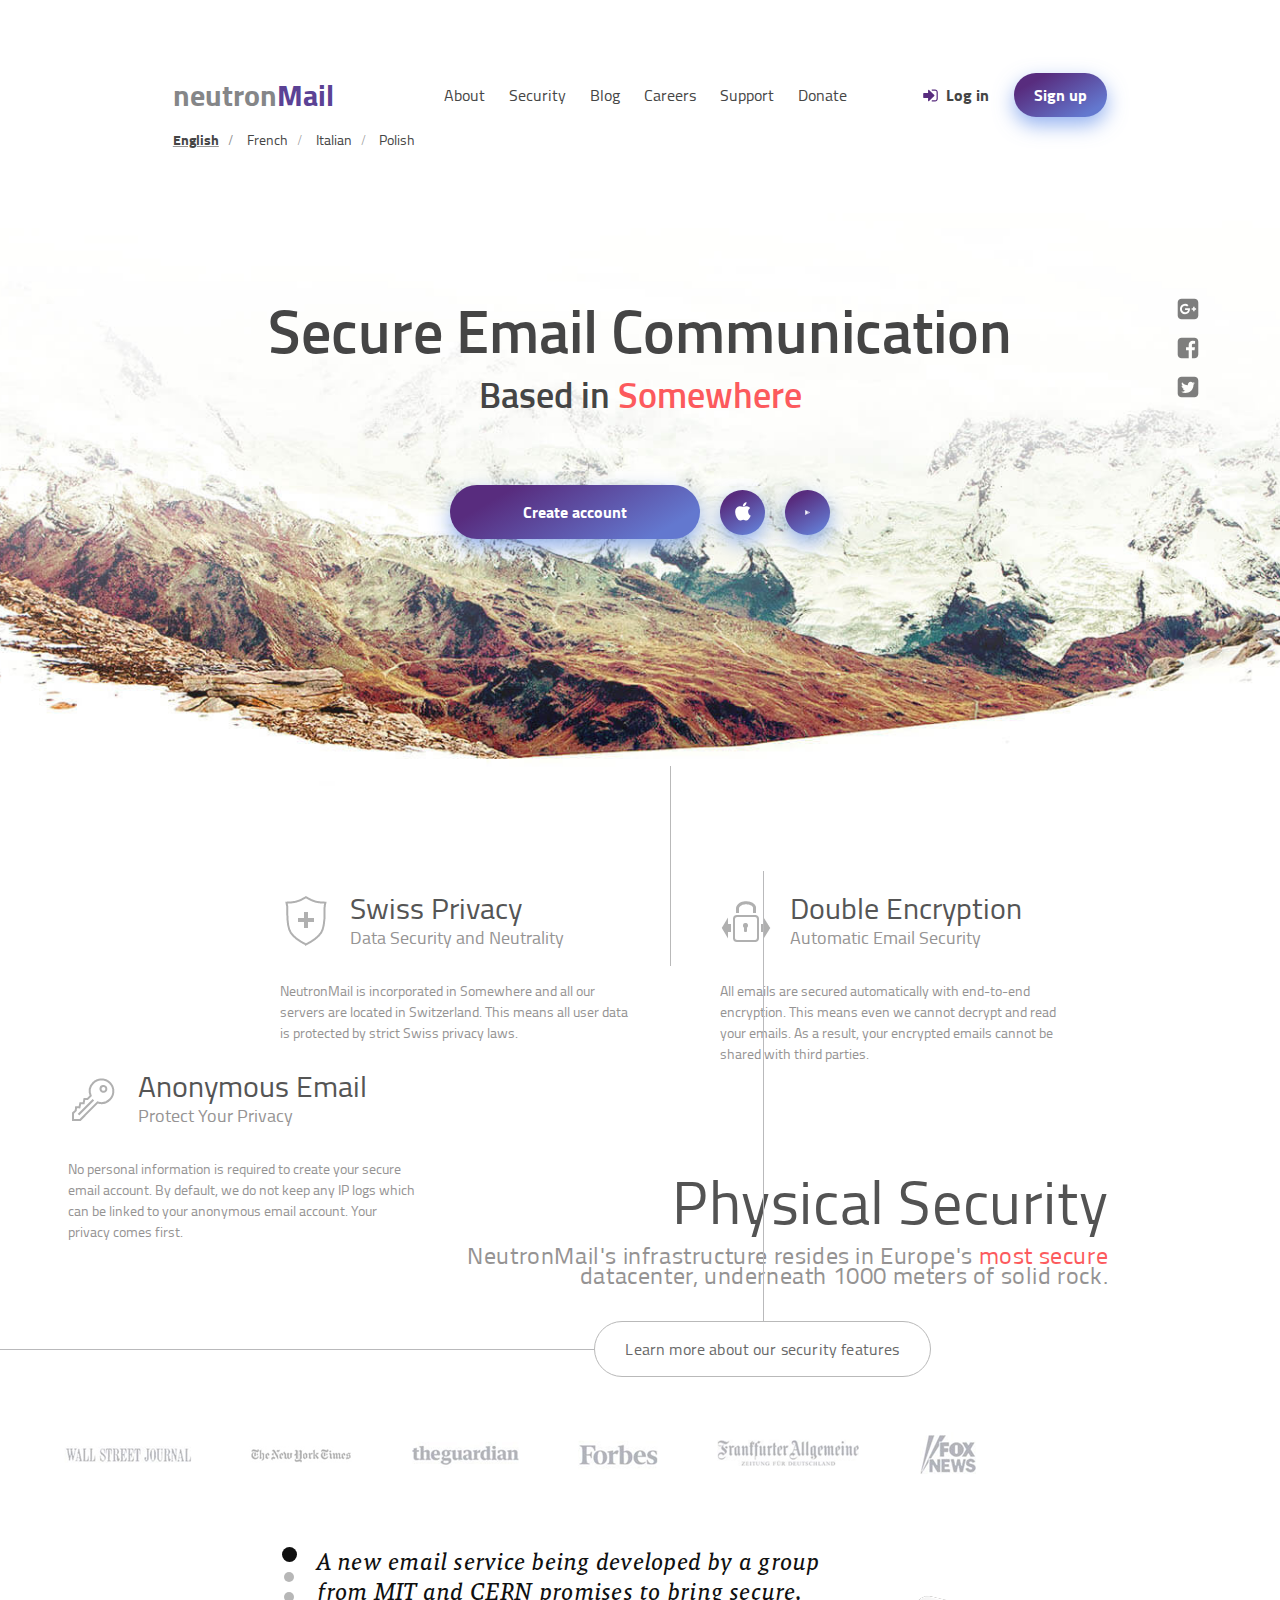
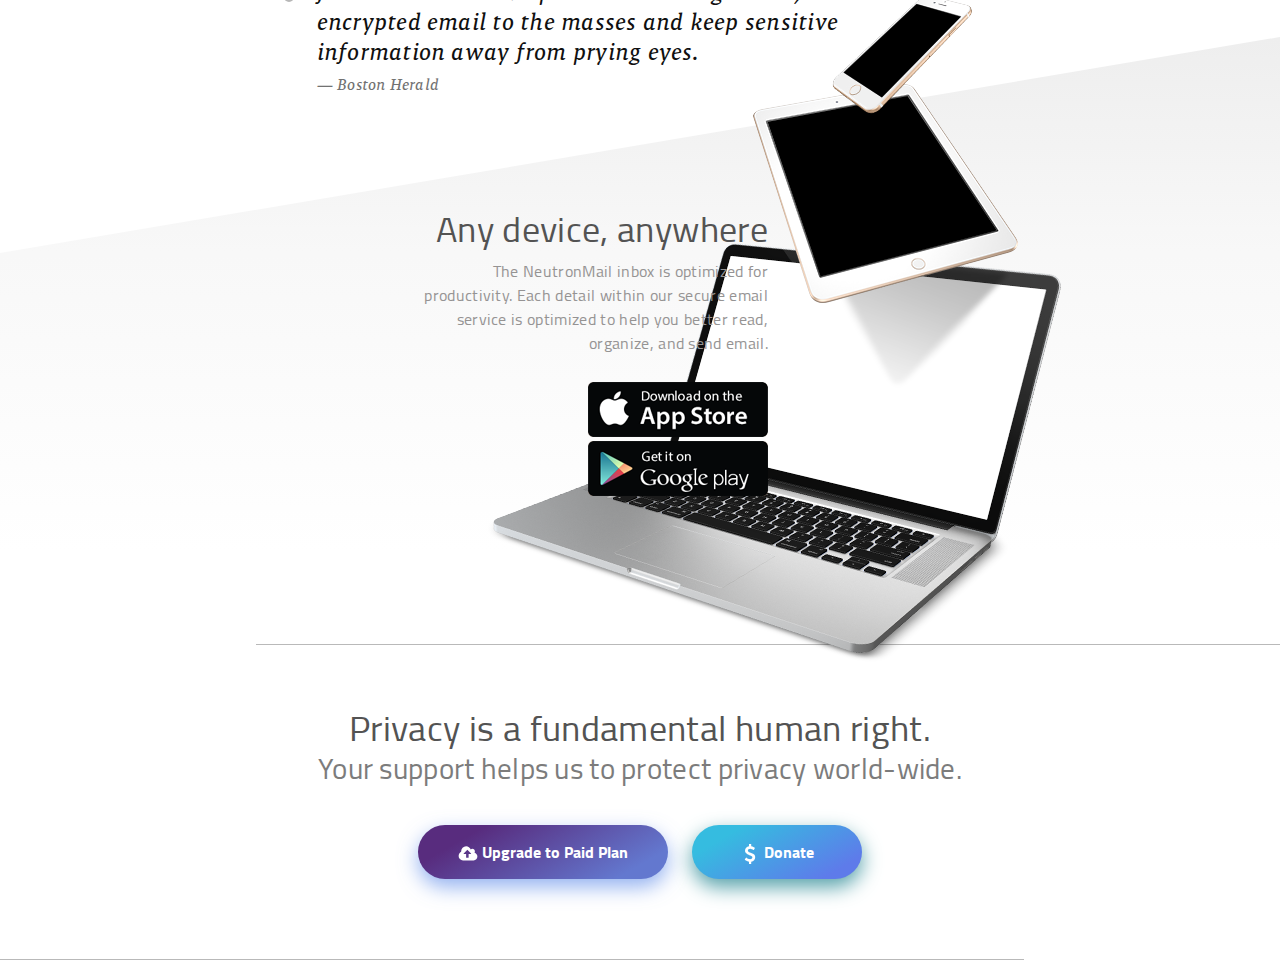
==== NeutronMail/index.html @ 353223d5 "fix: fix background gradient mismatch" ====
<!DOCTYPE html>
<html lang="en">
<head>
  <meta charset="UTF-8">
  <title>neutronmail</title>
  <link rel="stylesheet" href="assets/css/style.css">
</head>
<body>
  <header class="header">
    <div class="container">
      <div class="top-bar">
        <div class="logo">neutron<span class="logo__decoration">Mail</span></div>
        <nav class="main-menu">
          <ul class="main-menu__list">
            <li class="main-menu__item"><a class="link" href="#">About</a></li>
            <li class="main-menu__item"><a class="link" href="#">Security</a></li>
            <li class="main-menu__item"><a class="link" href="#">Blog</a></li>
            <li class="main-menu__item"><a class="link" href="#">Careers</a></li>
            <li class="main-menu__item"><a class="link" href="#">Support</a></li>
            <li class="main-menu__item"><a class="link" href="#">Donate</a></li>
          </ul>
        </nav>
        <button class="button-log-in"><img class="button-log-in__icon" src="assets/img/icons/log-in.svg" alt="log in icon">Log in</button>
        <button class="button">Sign up</button>
      </div>
      <ul class="lang-select">
        <li class="lang-select__item lang-select__item_selected"><a class="link" href="#">English</a></li>
        <li class="lang-select__item"><a class="link" href="#">French</a></li>
        <li class="lang-select__item"><a class="link" href="#">Italian</a></li>
        <li class="lang-select__item"><a class="link" href="#">Polish</a></li>
      </ul>
    </div>
    <div class="header__content">
      <h1 class="h1">Secure Email Communication<br><span class="h1__decoration">Based in <span class="h1__colored">Somewhere</span></span></h1>
      <div class="header__button-list">
        <button class="button-list__item button button_large">Create account</button>
        <button class=" button-list__item button button_round"><img class="button__icon" src="assets/img/icons/apple-logo.svg" alt="apple logo"></button>
        <button class=" button-list__item button button_round"><img class="button__icon" src="assets/img//icons/google-play-logo.svg" alt="google play logo"></button>
      </div>
    </div>
    <ul class="socials-list">
      <li class="socials-list__item"><a href="#"><img class="socials-list__icon" src="assets/img/icons/google-plus-logo.svg" alt="google plus logo"></a></li>
      <li class="socials-list__item"><a href="#"><img class="socials-list__icon" src="assets/img/icons/facebook-logo.svg" alt=" facebook logo"></a></li>
      <li class="socials-list__item"><a href="#"><img class="socials-list__icon" src="assets/img/icons/twitter-logo.svg" alt="twitter logo"></a></li>
    </ul>
  </header>
  <main>
    <section class="features">
      <div class="feature-item">
        <img class="feature-item__icon" src="assets/img/icons/shield.png" alt="schield icon" class="icon">
        <h4 class="feature-item__heading">Swiss Privacy<br><span class="feature-item__second-heading">Data Security and Neutrality</span></h4>
        <p class="feature-item__info">NeutronMail is incorporated in Somewhere and all our servers are located in Switzerland. This means all user data is protected by strict Swiss privacy laws.</p>
      </div>
      <div class="feature-item">
        <img class="feature-item__icon" src="assets/img/icons/lock.png" alt="lock icon" class="icon">
        <h4 class="feature-item__heading">Double Encryption<br><span class="feature-item__second-heading">Automatic Email Security</span></h4>
        <p class="feature-item__info">All emails are secured automatically with end-to-end encryption. This means even we cannot decrypt and read your emails. As a result, your encrypted emails cannot be shared with third parties.</p>
      </div>
      <div class="feature-item">
        <img class="feature-item__icon" src="assets/img/icons/key.png" alt="key icon" class="icon">
        <h4 class="feature-item__heading">Anonymous Email<br><span class="feature-item__second-heading">Protect Your Privacy</span></h4>
        <p class="feature-item__info">No personal information is required to create your secure email account. By default, we do not keep any IP logs which can be linked to your anonymous email account. Your privacy comes first.</p>
      </div>
      <h2 class="features__heading h2">Physical Security<br><span class="h2__second-line">NeutronMail's infrastructure resides in Europe's <span class="h2__colored">most secure</span> datacenter, underneath 1000 meters of solid rock.</span></h2>
      <div class="features__learn-more">
        <button class="button button_empty">Learn more about our security features</button>
      </div>
    </section>
    <section class="reviews">
      <div class="image-list">
        <img class="image-list__item" src="assets/img/companies/wallstreet.png" alt="wall street journal logo">
        <img class="image-list__item" src="assets/img/companies/ny.png" alt="new york times logo">
        <img class="image-list__item" src="assets/img/companies/guardian.png" alt="the guardian logo">
        <img class="image-list__item" src="assets//img/companies/forbes.png" alt="forbes logo">
        <img class="image-list__item" src="assets/img/companies/fa.png" alt="francfurt allgemine logo">
        <img class="image-list__item" src="assets/img/companies/fox.png" alt="fox news logo">
      </div>
      <div class="reviews-slider">
        <div class="slider__controls">
          <div class="slider__control control_active"></div>
          <div class="slider__control"></div>
          <div class="slider__control"></div>
        </div>
        <p class="slider__data">
            A new email service being developed by a group from MIT and CERN promises to bring secure,
            encrypted email to the masses and keep sensitive information away from prying eyes.
            <br><span class="reviews-slider__author">— Boston Herald</span>
        </p>
      </div>
    </section>
    <section class="any-device-section">
      <div class="bg-triangle"></div>
      <img class="any-device-section__image" src="assets/img/devices.png" alt="photo of laptop, tablet and phone">
      <div class="any-device-section__data">
          <h3 class="h3">Any device, anywhere</h3>
          <p class="any-device-section__text">The NeutronMail inbox is optimized for productivity. Each detail within our secure email service is optimized to help you better read, organize, and send email.</p>
          <a href="#"><img src="assets/img/appstore.png" alt="link to app store"></a>
          <a href="#"><img src="assets//img/googleplay.png" alt="link to google play"></a>
      </div>
    </section>
    <section class="section-donate">
      <h3 class="h3">
        Privacy is a fundamental human right.<br>
        <span class="h3__second-line">Your support helps us to protect privacy world-wide.</span>
      </h3>
      <div class="section-donate__button-list">
        <button class="button-list__item button button_large"><img src="assets/img/icons/upload.svg" alt="" class="button__text-icon">Upgrade to Paid Plan</button>
        <button class="button-list__item button button_medium button_blue"><img src="assets/img/icons/dollar.svg" alt="" class="button__text-icon">Donate</button>
      </div>
    </section>
  </main>
</body>
</html>
---- NeutronMail/assets/css/style.css ----
@font-face {
  font-weight: regular;
  font-family: "Titillium";

  src: url("../fonts/titilliumweb/titilliumweb.woff2") format("woff2"),
    url("../fonts/titilliumweb/titilliumweb.woff") format("woff"),
    url("../fonts/titilliumweb/titilliumweb.ttf") format("ttf");
}

@font-face {
  font-weight: 700;
  font-family: "Titillium";

  src: url("../fonts/titilliumweb/titilliumwebbold.woff2") format("woff2"),
    url("../fonts/titilliumweb/titilliumwebbold.woff") format("woff"),
    url("../fonts/titilliumweb/titilliumwebbold.ttf") format("ttf");
}

@font-face {
  font-weight: 600;
  font-family: "Titillium";

  src: url("../fonts/titilliumweb/titilliumwebsemibold.woff2") format("woff2"),
    url("../fonts/titilliumweb/titilliumwebsemibold.woff") format("woff"),
    url("../fonts/titilliumweb/titilliumwebsemibold.ttf") format("ttf");
}

@font-face {
  font-style: italic;
  font-weight: regular;
  font-family: "Malaga";

  src: url("../fonts/malaga/MalagaOTRegItalic.otf") format("opentype");
}

* {
  margin: 0;
  padding: 0;
}

body {
  overflow-x: hidden;
}

.container {
  width: 73vw;
  margin: 0 auto;
}

.link {
  font-weight: regular;
  font-family: "Titillium", sans-serif;
  color: #454545;
  text-decoration: none;
}

.link:hover {
  color: #5b4295;

  transition: color, 0.15s ease;
}

.button {
  padding: 10px 20px;

  font-weight: 700;
  font-size: 16px;
  font-family: "Titillium", sans-serif;
  color: #ffffff;

  background-image: linear-gradient(150deg, #582c7e 20%, #6378cf 85%);
  border: none;
  border-radius: 30px;
  box-shadow: 0 8px 20px 0 rgba(102, 145, 233, 0.7);
  cursor: pointer;
}

.button:hover {
  background-image: linear-gradient(150deg, #582c7e 0%, #6378cf 100%);
}

.button_large {
  width: 250px;
  padding: 15px 0;
}

.button_medium {
  width: 170px;
  padding: 15px 0;
}

.button_round {
  display: flex;
  justify-content: center;
  align-items: center;
  width: 45px;
  height: 45px;

  border-radius: 45px;
}

.button_blue {
  background-image: linear-gradient(150deg, #35bce0 20%, #5e7bea 85%);
  box-shadow: 0 8px 20px 0 rgba(85, 161, 170, 1);
}

.button_blue:hover {
  background-image: linear-gradient(150deg, #35bce0 0%, #5e7bea 100%);
}

.button_empty {
  padding: 15px 30px;

  font-weight: 400;
  font-size: 16px;
  color: #676767;
  letter-spacing: 0.01em;

  background: none;
  border: solid 1px #b9b9b9;
  box-shadow: none;
}

.button_empty:hover {
  color: #1f1f1f;

  background: none;
}

.button__icon {
  width: 20px;

  vertical-align: middle;
}

.button__text-icon {
  width: 20px;
  margin-right: 0.3vw;

  vertical-align: middle;
}

.top-bar {
  display: flex;
  align-items: center;
  margin-top: 72px;
}

.logo {
  font-weight: 700;
  font-size: 30px;
  font-family: "Titillium", sans-serif;
  color: #858688;
}

.logo__decoration {
  color: #5b4295;
}

.main-menu {
  float: right;
  margin-right: 75px;
  margin-left: auto;

  font-size: 16px;
}

.main-menu__item {
  display: inline;
  margin-right: 20px;
}

.main-menu__item:last-child {
  margin: 0;
}

.button-log-in {
  margin-right: 25px;

  font-weight: 700;
  font-size: 16px;
  font-family: "Titillium", sans-serif;
  color: #454545;

  background: none;
  border: none;
  cursor: pointer;
}

.button-log-in__icon {
  width: 17px;
  margin-right: 7px;
  margin-bottom: 3px;

  vertical-align: middle;
}

.lang-select {
  margin-top: 11px;
}

.lang-select__item {
  display: inline-block;

  font-size: 14px;
  color: #959595;
}

.lang-select__item_selected {
  font-weight: 700;
  text-decoration: underline;
}

.lang-select__item::after {
  content: "/";

  display: inline-block;
  margin: 0 10px;
}

.lang-select__item:last-child::after {
  content: none;
}

.header__content {
  min-height: 330px;
  padding: 17vh 0;

  text-align: center;

  background: url("../img/header-bg.jpg");
  background-repeat: no-repeat;
  background-position: center 7vh;
  background-size: cover;
}

.h1 {
  font-weight: 600;
  font-size: 60px;
  line-height: 55px;
  font-family: "Titillium", sans-serif;
  color: #454545;
}

.h1__decoration {
  font-weight: regular;
  font-size: 36px;
}

.h1__colored {
  color: #fc5a5d;
}

.header__button-list {
  display: flex;
  justify-content: center;
  align-items: center;
  margin-top: 7vh;
}

.button-list__item {
  margin: 0 0.8vw;
}

.socials-list {
  position: absolute;
  top: 33vh;
  right: 80px;

  list-style: none;
  line-height: 0;
}

.socials-list__item {
  margin-bottom: 15px;

  opacity: 0.5;

  transition: opacity ease 0.18s;
}

.socials-list__item:hover {
  opacity: 0.8;

  transition: opacity ease 0.18s;
}

.socials-list__icon {
  width: 24px;
}

.features {
  position: relative;

  display: flex;
  flex-wrap: wrap;
  justify-content: center;
  align-content: flex-start;
  padding: 100px 0;
}

.feature-item:first-child {
  margin-left: 100px;
}

.feature-item {
  position: relative;

  display: inline-block;
  width: 360px;
  margin: 0 40px;
}

.feature-item__icon {
  display: inline-block;
}

.feature-item__heading {
  position: absolute;
  top: 10px;

  display: inline-block;
  margin-left: 10px;

  font-weight: 400;
  font-size: 30px;
  line-height: 25px;
  font-family: "Titillium", sans-serif;
  color: #555555;
}

.feature-item__second-heading {
  font-size: 18px;
  color: #959393;
}

.feature-item__info {
  margin-top: 20px;
  margin-left: 10px;

  font-weight: 400;
  font-size: 14px;
  font-family: "Titillium", sans-serif;
  color: #959393;
}

.feature-item:nth-child(2)::before {
  content: "";
  position: absolute;
  top: -120px;
  left: -40px;

  display: block;
  width: 1px;
  height: 200px;

  background-color: #b9b9b9;
}

.feature-item:last-child::after {
  content: "";
  position: absolute;
  top: 0;
  right: -20vw;

  display: block;
  width: 20vw;
  height: 1px;

  background-color: #b9b9b9;
}

.features__heading {
  margin-top: 12vh;
  margin-right: 12vw;
}

.h2 {
  font-weight: 400;
  font-size: 60px;
  line-height: 60px;
  font-family: "Titillium", sans-serif;
  text-align: right;
  color: #535353;
  letter-spacing: 0.01em;
}

.h2__second-line {
  display: inline-block;
  max-width: 650px;

  font-size: 24px;
  line-height: 20px;
  color: #959393;
}

.h2__colored {
  color: #fc5a5d;
}

.features__learn-more {
  position: absolute;
  bottom: 15px;

  margin-left: 245px;
}

.features__learn-more::before {
  content: "";
  position: absolute;
  top: 50%;
  left: -70vw;

  display: block;
  width: 70vw;
  height: 1px;

  background-color: #b9b9bb;
}

.features__learn-more::after {
  content: "";
  position: absolute;
  top: -450px;
  left: 50%;

  display: block;
  width: 1px;
  height: 450px;

  background-color: #b9b9bb;
}

.features__learn-more::after:hover {
  pointer-events: none;
}

.image-list {
  margin-top: 40px;
  margin-left: 5vw;

  vertical-align: middle;
}

.image-list__item {
  margin-right: 50px;

  vertical-align: middle;
}

.reviews-slider {
  display: flex;
  width: 570px;
  margin-top: 70px;
  margin-left: 22vw;
}

.slider__control {
  width: 10px;
  height: 10px;
  margin: auto;
  margin-bottom: 10px;

  background-color: #b7b7b7;
  border-radius: 10px;
  cursor: pointer;
}

.control_active {
  width: 15px;
  height: 15px;

  background-color: #101010;
}

.slider__data {
  margin-left: 20px;

  font-size: 24px;
  line-height: 30px;
  font-family: "Malaga", sans-serif;
  color: #101010;
  letter-spacing: 0.01em;
}

.reviews-slider__author {
  font-size: 16px;
  color: #727272;
}

.bg-triangle {
  position: absolute;
  top: -24vh;

  width: 100vw;
  height: 24vh;

  background: linear-gradient(to bottom, rgba(238, 238, 238) 1%, rgba(248, 248, 248) 99%);

  clip-path: polygon(100% 0, 0% 100%, 100% 100%);
}

.any-device-section {
  position: relative;
  z-index: 100;

  margin-top: 17vh;

  background: linear-gradient(to bottom, rgba(248, 248, 248) 1%, rgba(245, 245, 245, 0) 99%);
}

.any-device-section__data {

  max-width: 27vw;
  margin-left: 33vw;

  text-align: right;
  color: #535353;

  transform: translateY(-6vh);
}

.any-device-section__text {
  margin-bottom: 3vh;

  font-size: 16px;
  font-family: "Titillium", sans-serif;
  color: #959393;
  letter-spacing: 0.02em;
}

.h3 {
  font-weight: 400;
  font-size: 36px;
  line-height: 60px;
  font-family: "Titillium", sans-serif;
  color: #535353;
  letter-spacing: 0.01em;
}

.h3__second-line {
  display: block;
  margin-top: -20px;

  font-weight: 400;
  font-size: 29px;
  font-family: "Titillium", sans-serif;
  color: #7c7c7c;
  letter-spacing: 0.01em;
}

.any-device-section__image {
  position: absolute;
  right: 17vw;
  bottom: -12vh;
}

.section-donate {
  position: relative;
  z-index: 0;

  padding: 16vh 0 9vh 0;

  text-align: center;
}

.section-donate::before {
  content: "";
  position: absolute;
  top: 10vh;
  right: 0;

  display: block;
  width: 80vw;
  height: 1px;

  background-color: #b9b9b9;
}

.section-donate::after {
  content: "";
  position: absolute;
  bottom: 0;
  left: 0;

  display: block;
  width: 80vw;
  height: 1px;

  background-color: #b9b9b9;
}

.section-donate__button-list {
  margin-top: 3vh;
}
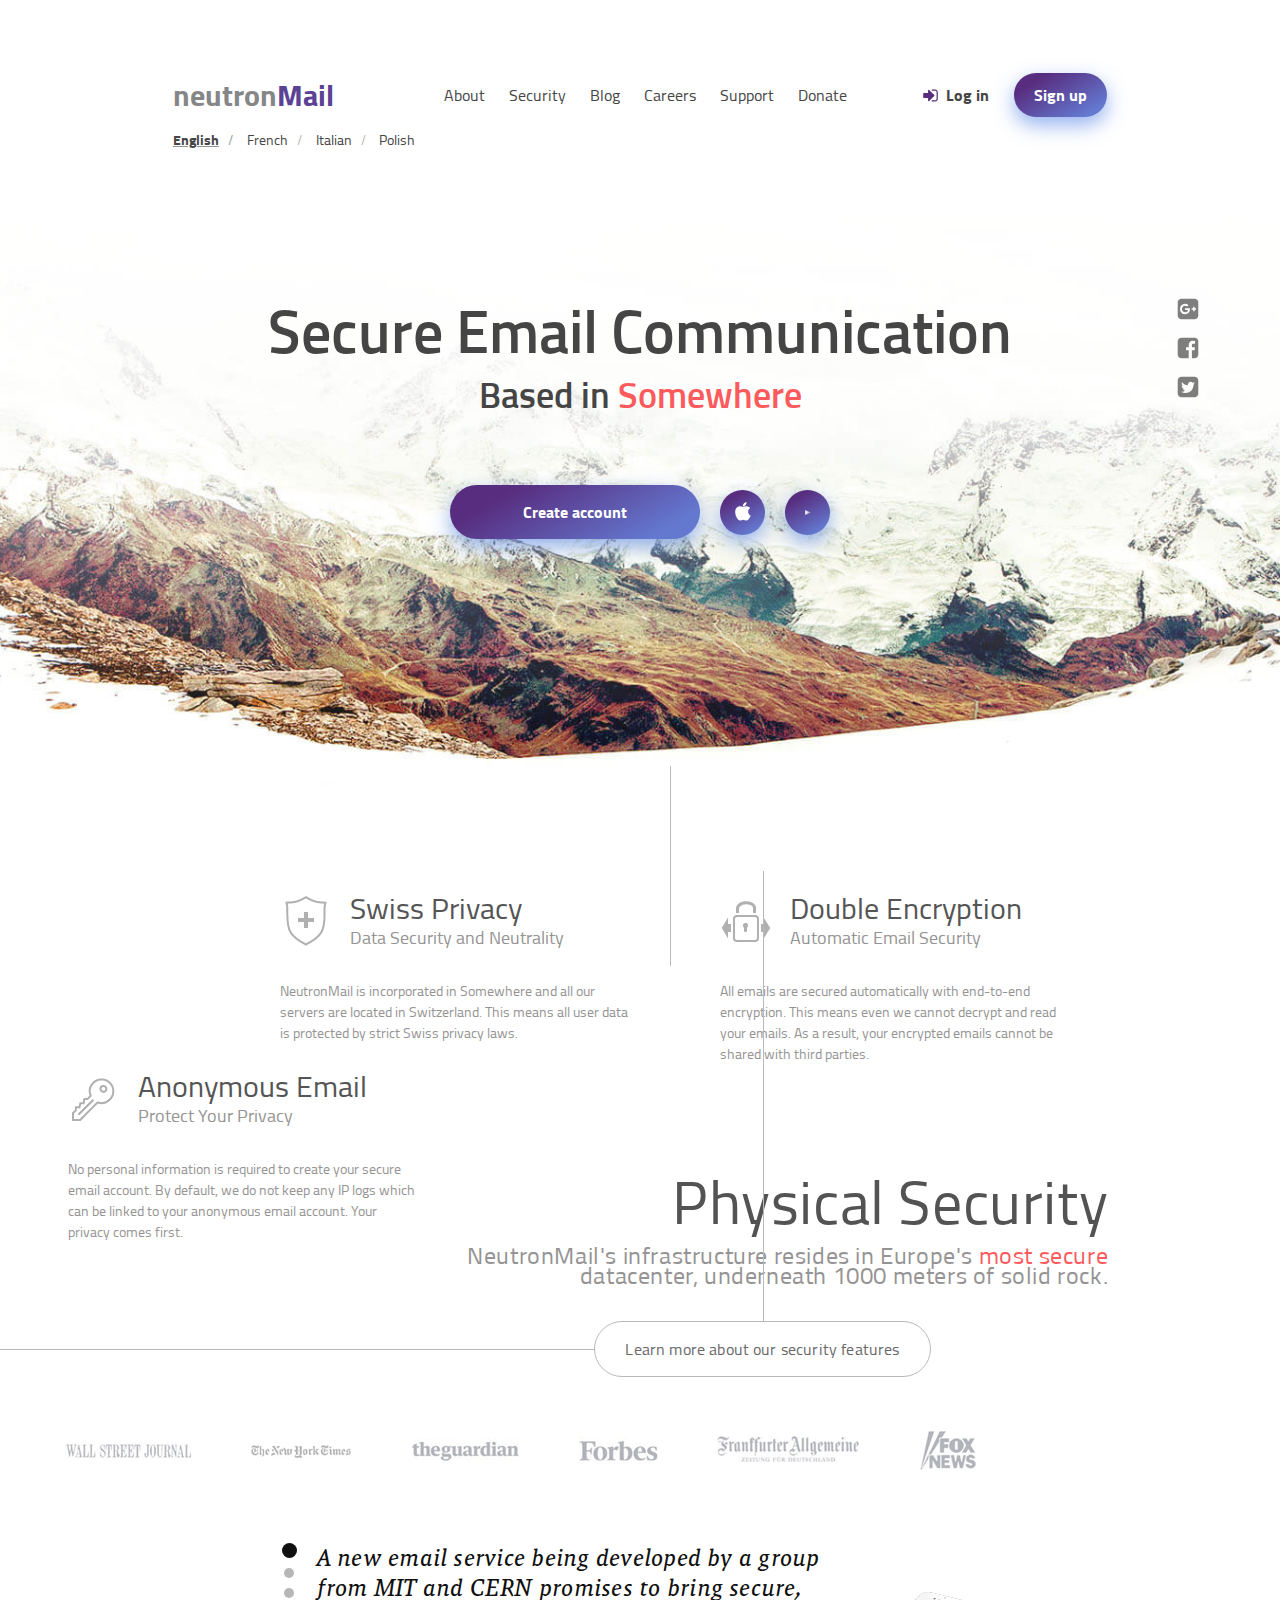
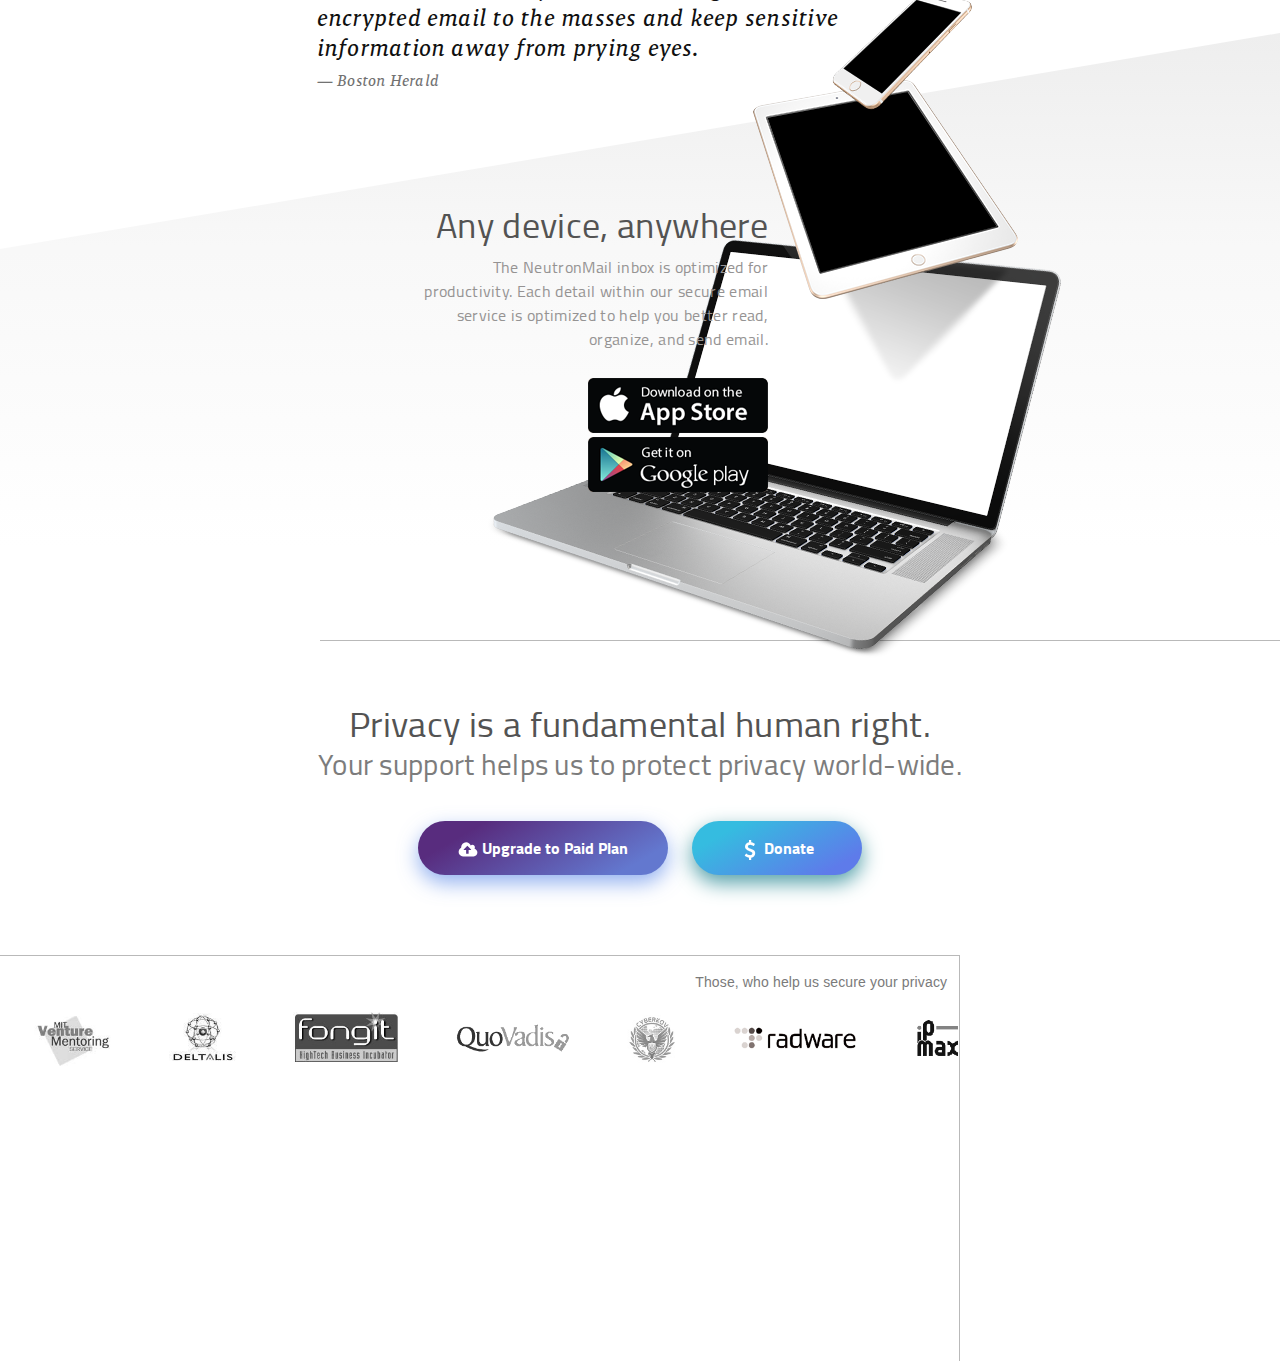
==== commit 17a186e5: "feat: implement partners section" ====
--- a/NeutronMail/index.html
+++ b/NeutronMail/index.html
@@ -67,7 +67,7 @@
       </div>
     </section>
     <section class="reviews">
-      <div class="image-list">
+      <div class="reviews__logo-list image-list">
         <img class="image-list__item" src="assets/img/companies/wallstreet.png" alt="wall street journal logo">
         <img class="image-list__item" src="assets/img/companies/ny.png" alt="new york times logo">
         <img class="image-list__item" src="assets/img/companies/guardian.png" alt="the guardian logo">
@@ -108,6 +108,18 @@
         <button class="button-list__item button button_medium button_blue"><img src="assets/img/icons/dollar.svg" alt="" class="button__text-icon">Donate</button>
       </div>
     </section>
+    <section class="section-partners">
+      <p class="section-partners__subtitle">Those, who help us secure your privacy</p>
+      <div class="section-partners__logo-list image-list">
+          <img class="image-list__item" src="assets/img/partners/mit.png" alt="mit venture mentoring logo">
+          <img class="image-list__item" src="assets/img/partners/deltakis.png" alt="deltalis logo">
+          <img class="image-list__item" src="assets/img/partners/fongit.png" alt="fongit logo">
+          <img class="image-list__item" src="assets//img/partners/quovadis.png" alt="quovadis logo">
+          <img class="image-list__item" src="assets/img/partners/cyberkov.png" alt="cyberkov logo">
+          <img class="image-list__item" src="assets/img/partners/radware.png" alt="radware logo">
+          <img class="image-list__item" src="assets/img/partners/ipmax.png" alt="ipmax logo">
+        </div>
+    </section>
   </main>
 </body>
 </html>
--- a/NeutronMail/assets/css/style.css
+++ b/NeutronMail/assets/css/style.css
@@ -436,9 +436,6 @@
 }
 
 .image-list {
-  margin-top: 40px;
-  margin-left: 5vw;
-
   vertical-align: middle;
 }
 
@@ -446,6 +443,15 @@
   margin-right: 50px;
 
   vertical-align: middle;
+}
+
+.image-list__item:last-child {
+  margin: 0;
+}
+
+.reviews__logo-list {
+  margin-left: 5vw;
+  margin-top: 4vh;
 }
 
 .reviews-slider {
@@ -571,7 +577,7 @@
   right: 0;
 
   display: block;
-  width: 80vw;
+  width: 75vw;
   height: 1px;
 
   background-color: #b9b9b9;
@@ -584,7 +590,7 @@
   left: 0;
 
   display: block;
-  width: 80vw;
+  width: 75vw;
   height: 1px;
 
   background-color: #b9b9b9;
@@ -593,3 +599,38 @@
 .section-donate__button-list {
   margin-top: 3vh;
 }
+
+.section-partners {
+  position: relative;
+
+  text-align: right;
+}
+
+.section-partners::after {
+  content: "";
+  position: absolute;
+  top: -2vh;
+  left: calc(75vw - 1px);
+
+  display: block;
+  width: 1px;
+  height: 45vh;
+
+  background-color: #b9b9b9;
+}
+
+.section-partners__subtitle {
+  margin-top: 2vh;
+  margin-right: 26vw;
+
+  font-weight: 400;
+  font-size: 14px;
+  font-family: "Titillum", sans-serif;
+  color: #7a7a7a;
+  letter-spacing: 0.01em;
+}
+
+.section-partners__logo-list {
+  margin-top: 2vh;
+  margin-right: 25vw;
+}
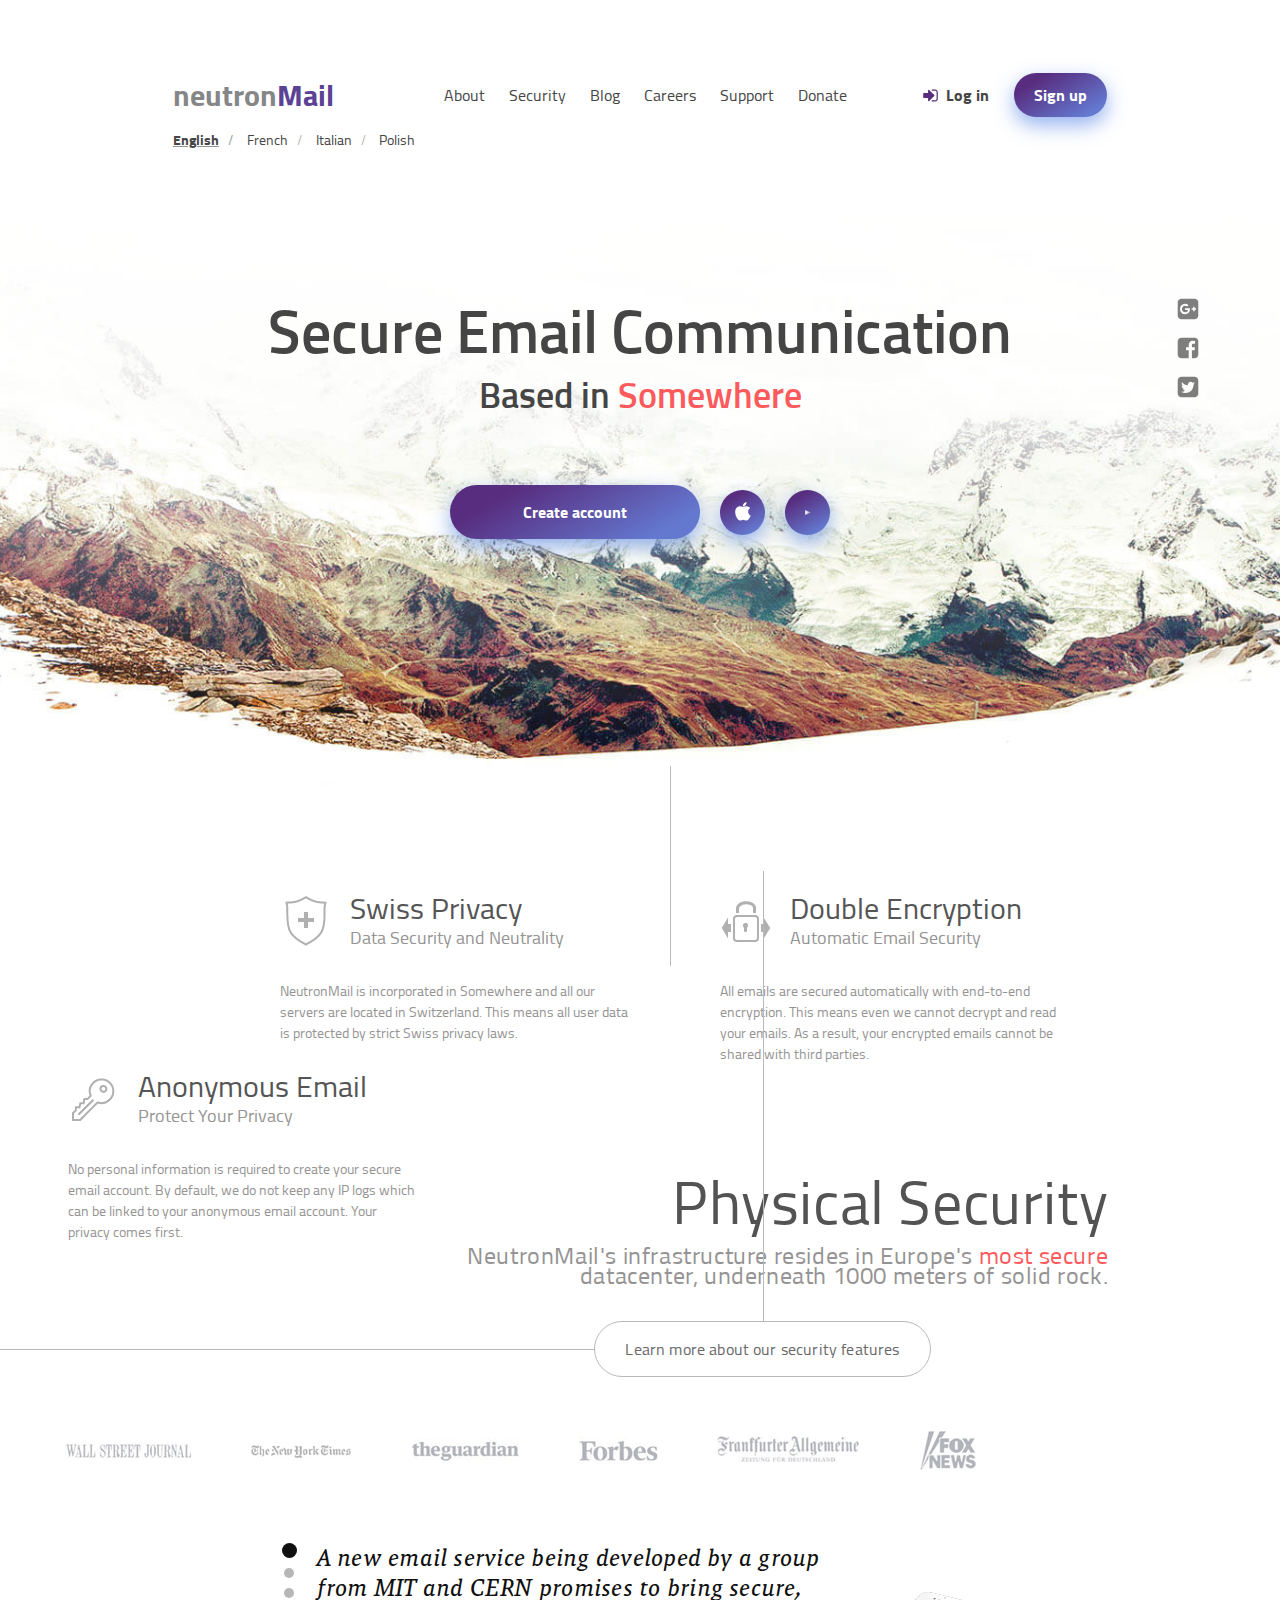
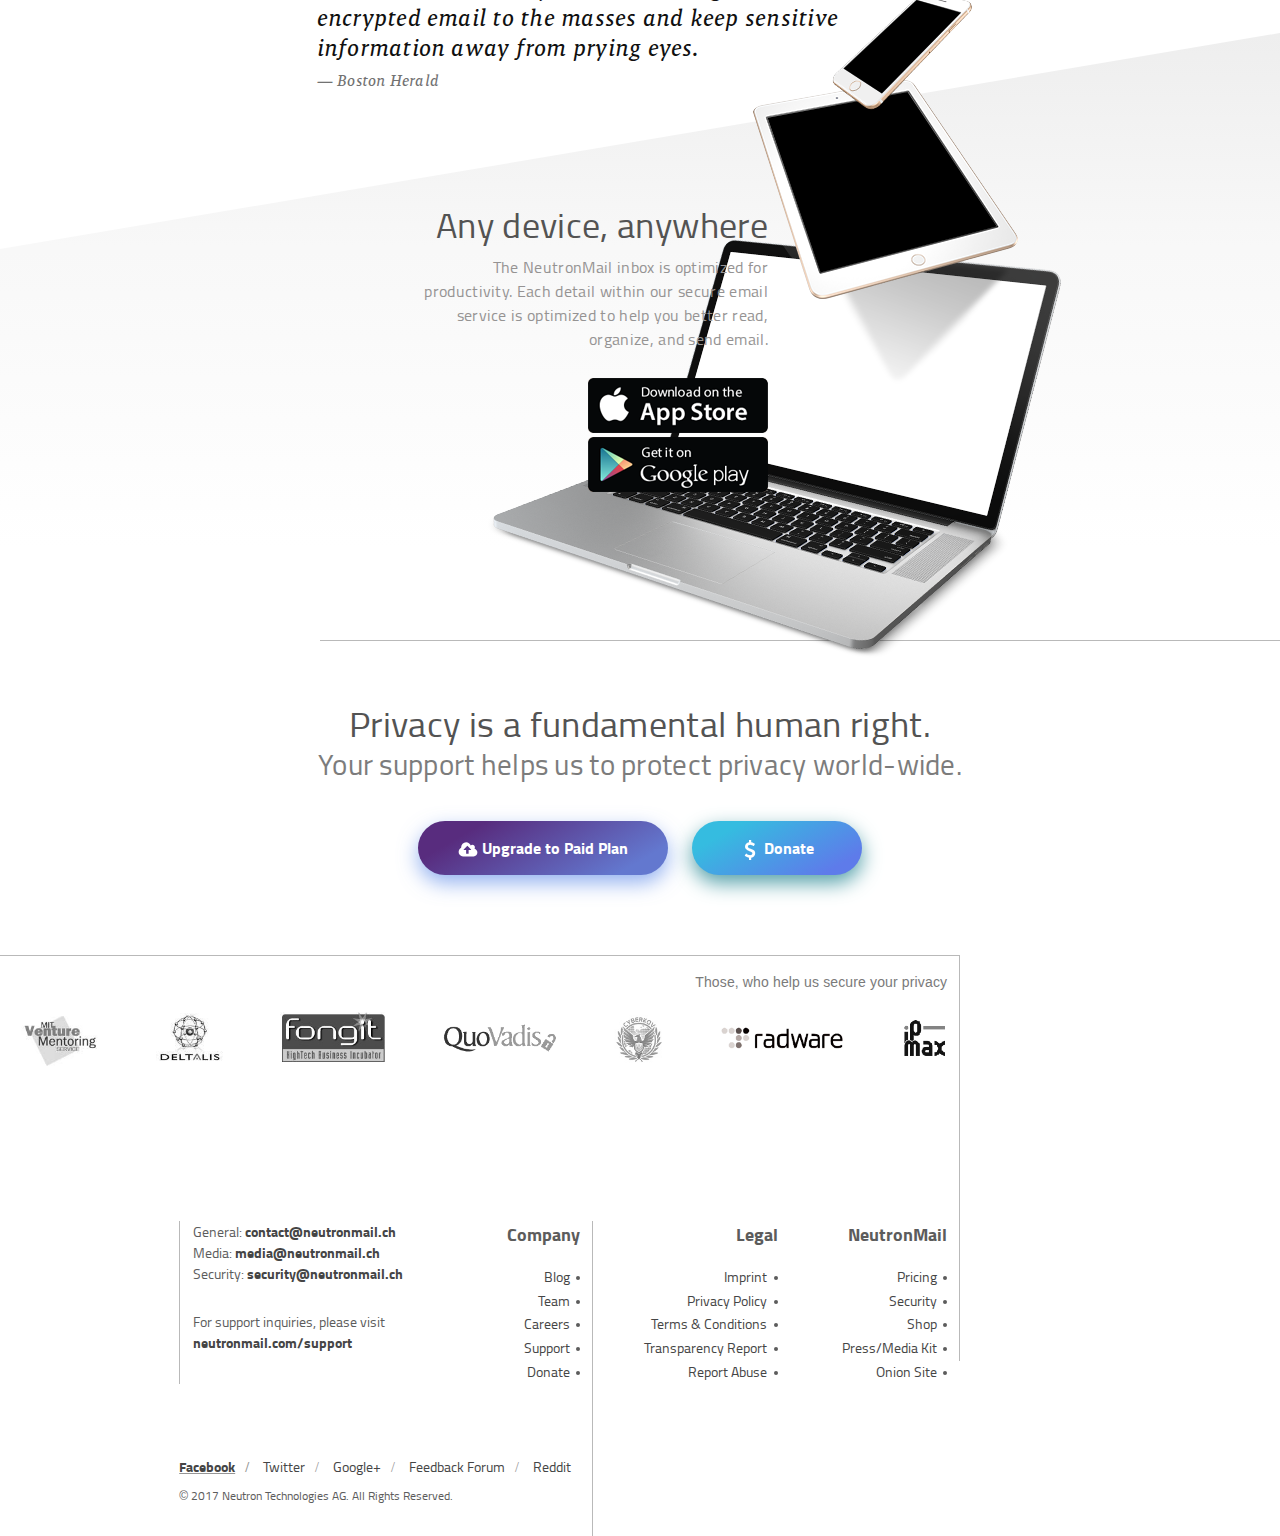
==== commit 17bc43b2: "feat: implement footer" ====
--- a/NeutronMail/index.html
+++ b/NeutronMail/index.html
@@ -23,11 +23,11 @@
         <button class="button-log-in"><img class="button-log-in__icon" src="assets/img/icons/log-in.svg" alt="log in icon">Log in</button>
         <button class="button">Sign up</button>
       </div>
-      <ul class="lang-select">
-        <li class="lang-select__item lang-select__item_selected"><a class="link" href="#">English</a></li>
-        <li class="lang-select__item"><a class="link" href="#">French</a></li>
-        <li class="lang-select__item"><a class="link" href="#">Italian</a></li>
-        <li class="lang-select__item"><a class="link" href="#">Polish</a></li>
+      <ul class="lang-select bread-crubs">
+        <li class="bread-crubs__item bread-crubs__item_selected"><a class="link" href="#">English</a></li>
+        <li class="bread-crubs__item"><a class="link" href="#">French</a></li>
+        <li class="bread-crubs__item"><a class="link" href="#">Italian</a></li>
+        <li class="bread-crubs__item"><a class="link" href="#">Polish</a></li>
       </ul>
     </div>
     <div class="header__content">
@@ -120,6 +120,63 @@
           <img class="image-list__item" src="assets/img/partners/ipmax.png" alt="ipmax logo">
         </div>
     </section>
+    <footer class="footer">
+      <ul class="footer__contacts">
+        <li class="contacts__item">
+            General: <a class="link" href="mailto:contact@neutronmail.ch"><strong>contact@neutronmail.ch</strong></a>
+        </li>
+        <li class="contacts__item">
+          Media: <a class="link" href="mailto:media@neutronmail.ch"><strong>media@neutronmail.ch</strong></a>
+        </li>
+        <li class="contacts__item">
+          Security: <a class="link" href="mailto:security@neutronmail.ch"><strong>security@neutronmail.ch</strong></a>
+        </li>
+        <li class="contacts__item">
+            For support inquiries, please visit<br>
+            <a class="link" href="mailto:neutronmail.com/support"><strong>neutronmail.com/support</strong></a>
+        </li>
+      </ul>
+      <div class="footer__list">
+        <h5 class="h5">Company</h5>
+        <ul class="link-list">
+          <li class="link-list__item"><a class="link" href="#">Blog</a></li>
+          <li class="link-list__item"><a class="link" href="#">Team</a></li>
+          <li class="link-list__item"><a class="link" href="#">Careers</a></li>
+          <li class="link-list__item"><a class="link" href="#">Support</a></li>
+          <li class="link-list__item"><a class="link" href="#">Donate</a></li>
+        </ul>
+      </div>
+      <div class="footer__list">
+        <h5 class="h5">Legal</h5>
+        <ul class="link-list">
+          <li class="link-list__item"><a class="link" href="#">Imprint</a></li>
+          <li class="link-list__item"><a class="link" href="#">Privacy Policy</a></li>
+          <li class="link-list__item"><a class="link" href="#">Terms & Conditions</a></li>
+          <li class="link-list__item"><a class="link" href="#">Transparency Report</a></li>
+          <li class="link-list__item"><a class="link" href="#">Report Abuse</a></li>
+        </ul>
+      </div>
+      <div class="footer__list">
+        <h5 class="h5">NeutronMail</h5>
+        <ul class="link-list">
+          <li class="link-list__item"><a class="link" href="#">Pricing</a></li>
+          <li class="link-list__item"><a class="link" href="#">Security</a></li>
+          <li class="link-list__item"><a class="link" href="#">Shop</a></li>
+          <li class="link-list__item"><a class="link" href="#">Press/Media Kit</a></li>
+          <li class="link-list__item"><a class="link" href="#">Onion Site</a></li>
+        </ul>
+      </div>
+      <div class="bottom-line">
+        <ul class="bread-crubs">
+          <li class="bread-crubs__item bread-crubs__item_selected"><a class="link" href="#">Facebook</a></li>
+          <li class="bread-crubs__item"><a class="link" href="#">Twitter</a></li>
+          <li class="bread-crubs__item"><a class="link" href="#">Google+</a></li>
+          <li class="bread-crubs__item"><a class="link" href="#">Feedback Forum</a></li>
+          <li class="bread-crubs__item"><a class="link" href="#">Reddit</a></li>
+          </ul>
+        <p class="copyright">© 2017 Neutron Technologies AG. All Rights Reserved.</p>
+      </div>
+    </footer>
   </main>
 </body>
 </html>
--- a/NeutronMail/assets/css/style.css
+++ b/NeutronMail/assets/css/style.css
@@ -199,26 +199,26 @@
   margin-top: 11px;
 }
 
-.lang-select__item {
+.bread-crubs__item {
   display: inline-block;
 
   font-size: 14px;
   color: #959595;
 }
 
-.lang-select__item_selected {
+.bread-crubs__item_selected {
   font-weight: 700;
   text-decoration: underline;
 }
 
-.lang-select__item::after {
+.bread-crubs__item::after {
   content: "/";
 
   display: inline-block;
   margin: 0 10px;
 }
 
-.lang-select__item:last-child::after {
+.bread-crubs__item:last-child::after {
   content: none;
 }
 
@@ -632,5 +632,105 @@
 
 .section-partners__logo-list {
   margin-top: 2vh;
-  margin-right: 25vw;
-}
+  margin-right: 26vw;
+}
+
+.footer {
+  display: flex;
+  flex-wrap: wrap;
+  float: right;
+  width: 74vw;
+  max-width: 60vw;
+  margin-top: 17vh;
+  margin-right: 26vw;
+}
+
+.footer__contacts {
+  padding: 0 1vw;
+
+  list-style: none;
+  font-size: 14px;
+  font-family: "Titillium", sans-serif;
+  color: #5c5c5c;
+
+  border-left: 1px solid #b9b9b9;
+}
+
+.contacts__item:last-child {
+  margin-top: 3vh;
+}
+
+.h5 {
+  font-weight: 700;
+  font-size: 18px;
+  font-family: "Titillium", sans-serif;
+  color: #5c5c5c;
+}
+
+.footer__list:nth-child(2) {
+  float: right;
+  margin-left: auto;
+}
+
+.footer__list:nth-child(2)::after {
+  content: "";
+  position: absolute;
+  top: 0;
+  right: -1vw;
+
+  display: block;
+  width: 1px;
+  height: 35vh;
+
+  background-color: #b9b9b9;
+}
+
+.footer__list {
+  position: relative;
+
+  margin-right: 5vw;
+
+  font-size: 14px;
+  text-align: right;
+}
+
+.footer__list:nth-child(4) {
+  margin-right: 0;
+}
+
+.link-list {
+  margin-top: 2vh;
+
+  list-style: none;
+}
+
+.link-list__item {
+  margin-bottom: 0.3vh;
+}
+
+.link-list__item::after {
+  content: "";
+
+  display: inline-block;
+  width: 4px;
+  height: 4px;
+  margin-bottom: 2px;
+  margin-left: 0.5vw;
+
+  background-color: #5c5c5c;
+  border-radius: 3px;
+}
+
+.bottom-line {
+  width: 100%;
+  margin-top: 8vh;
+}
+
+.copyright {
+  margin-top: 1vh;
+
+  font-weight: 400;
+  font-size: 12px;
+  font-family: "Titillium", sans-serif;
+  color: #5c5c5c;
+}
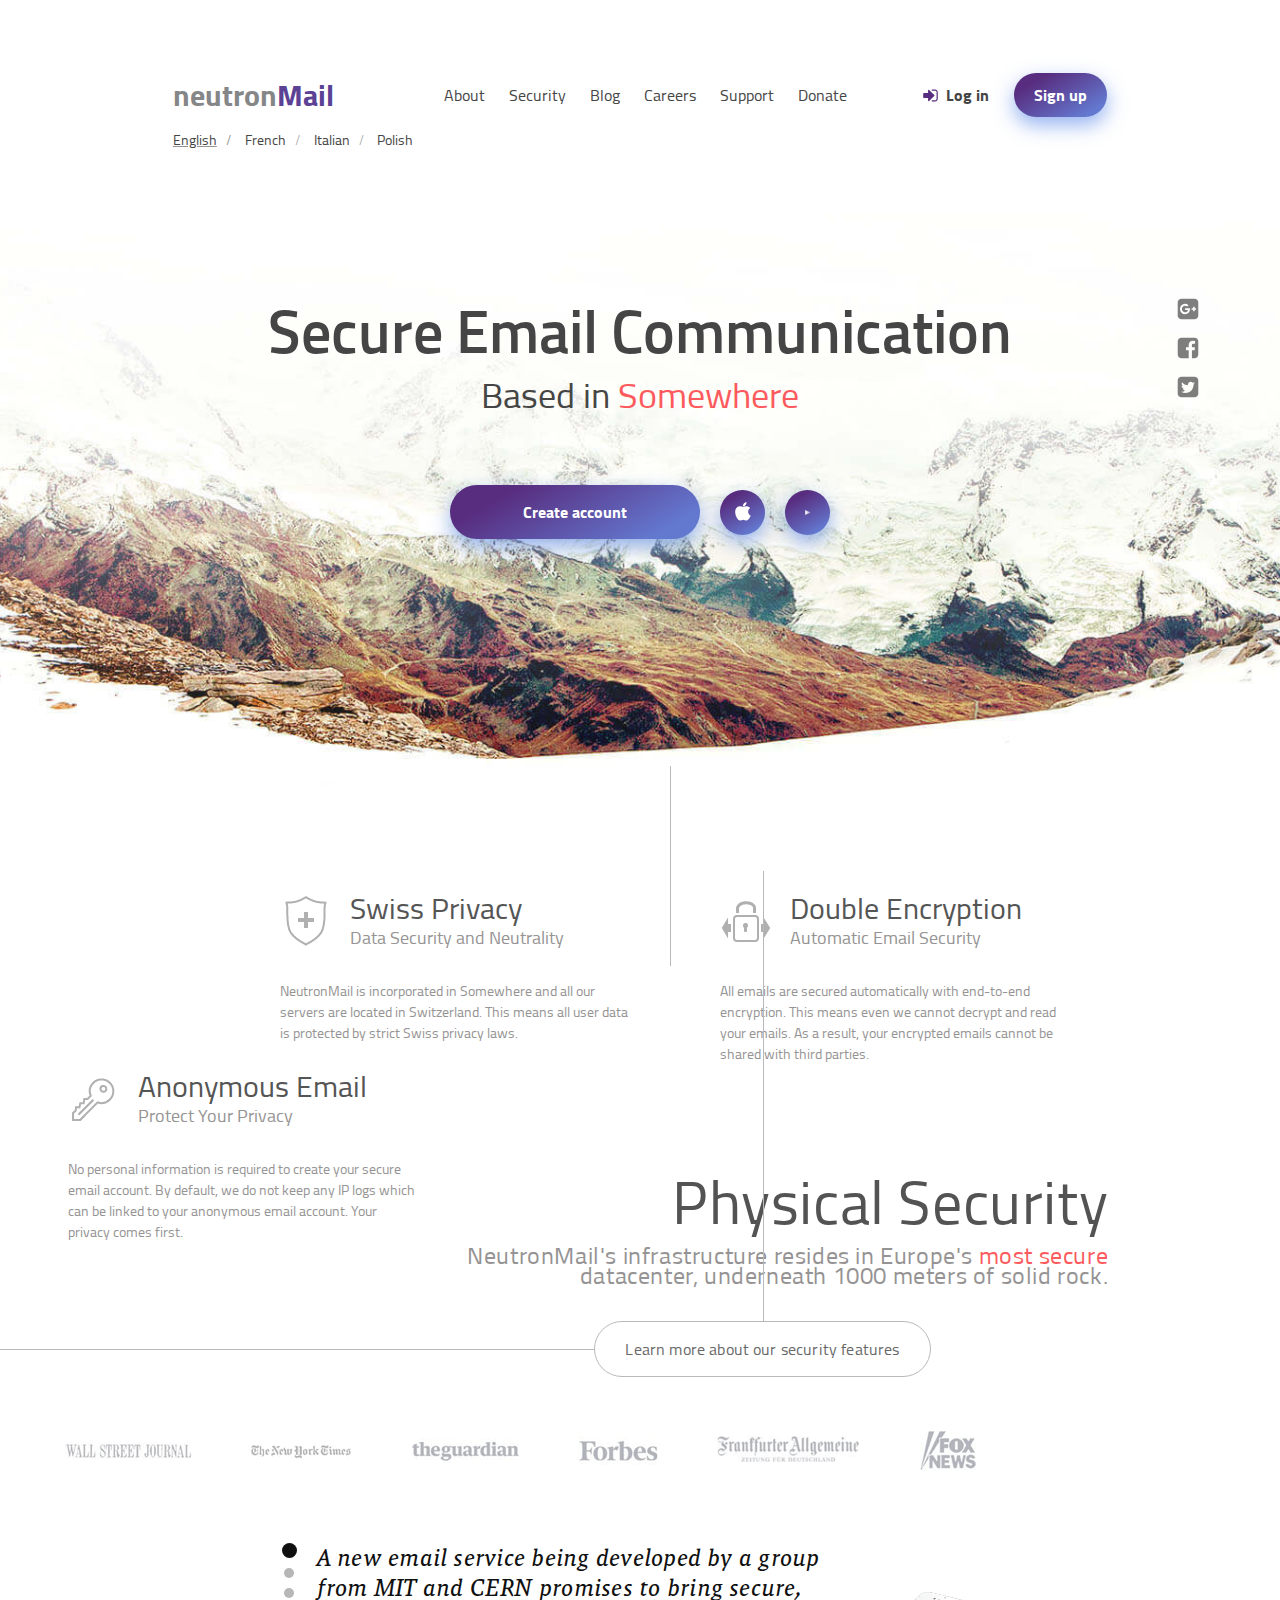
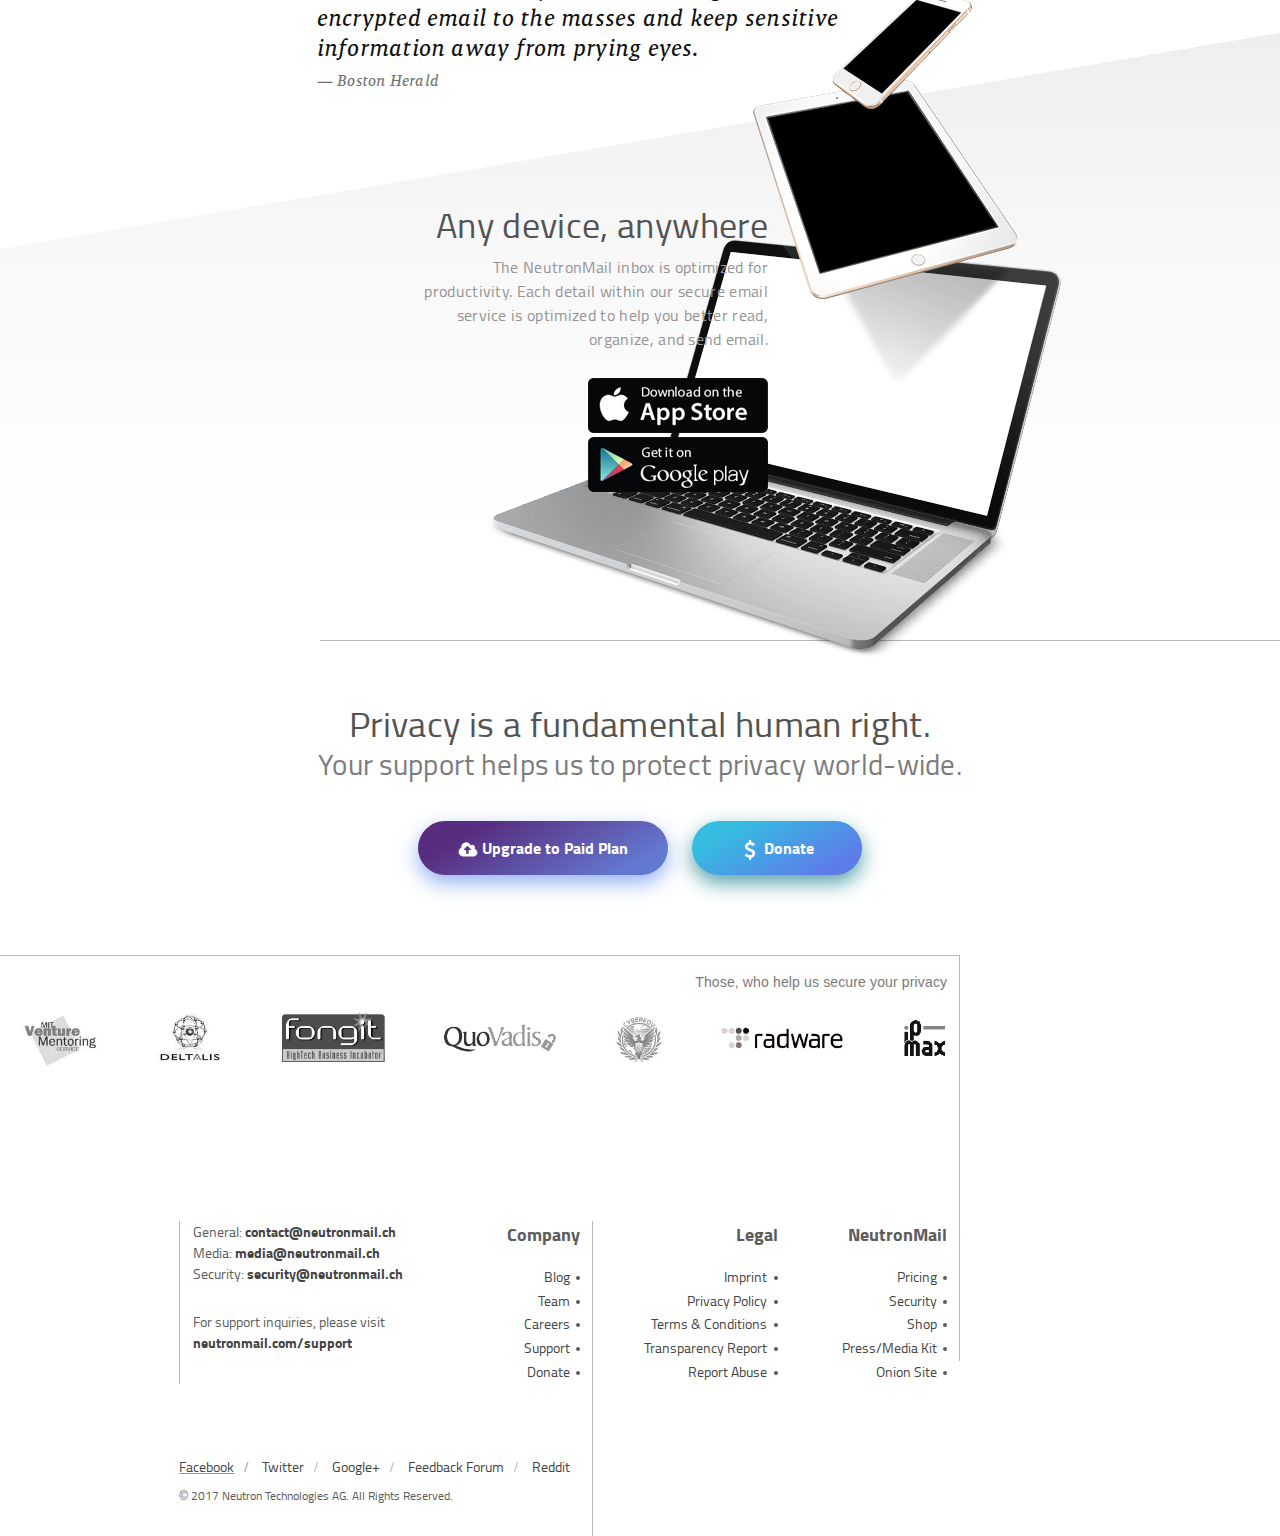
==== commit 1b1c29ee: "fix: fix typo in link" ====
--- a/NeutronMail/index.html
+++ b/NeutronMail/index.html
@@ -12,12 +12,12 @@
         <div class="logo">neutron<span class="logo__decoration">Mail</span></div>
         <nav class="main-menu">
           <ul class="main-menu__list">
-            <li class="main-menu__item"><a class="link" href="#">About</a></li>
-            <li class="main-menu__item"><a class="link" href="#">Security</a></li>
-            <li class="main-menu__item"><a class="link" href="#">Blog</a></li>
-            <li class="main-menu__item"><a class="link" href="#">Careers</a></li>
-            <li class="main-menu__item"><a class="link" href="#">Support</a></li>
-            <li class="main-menu__item"><a class="link" href="#">Donate</a></li>
+            <li class="main-menu__item"><a class="link" href="#about">About</a></li>
+            <li class="main-menu__item"><a class="link" href="#security">Security</a></li>
+            <li class="main-menu__item"><a class="link" href="#footer">Blog</a></li>
+            <li class="main-menu__item"><a class="link" href="#footer">Careers</a></li>
+            <li class="main-menu__item"><a class="link" href="#footer">Support</a></li>
+            <li class="main-menu__item"><a class="link" href="#donate">Donate</a></li>
           </ul>
         </nav>
         <button class="button-log-in"><img class="button-log-in__icon" src="assets/img/icons/log-in.svg" alt="log in icon">Log in</button>
@@ -30,7 +30,7 @@
         <li class="bread-crubs__item"><a class="link" href="#">Polish</a></li>
       </ul>
     </div>
-    <div class="header__content">
+    <div id="about" class="header__content">
       <h1 class="h1">Secure Email Communication<br><span class="h1__decoration">Based in <span class="h1__colored">Somewhere</span></span></h1>
       <div class="header__button-list">
         <button class="button-list__item button button_large">Create account</button>
@@ -45,19 +45,19 @@
     </ul>
   </header>
   <main>
-    <section class="features">
+    <section id="security" class="features">
       <div class="feature-item">
-        <img class="feature-item__icon" src="assets/img/icons/shield.png" alt="schield icon" class="icon">
+        <img class="feature-item__icon icon" src="assets/img/icons/shield.png" alt="schield icon">
         <h4 class="feature-item__heading">Swiss Privacy<br><span class="feature-item__second-heading">Data Security and Neutrality</span></h4>
         <p class="feature-item__info">NeutronMail is incorporated in Somewhere and all our servers are located in Switzerland. This means all user data is protected by strict Swiss privacy laws.</p>
       </div>
       <div class="feature-item">
-        <img class="feature-item__icon" src="assets/img/icons/lock.png" alt="lock icon" class="icon">
+        <img class="feature-item__icon icon" src="assets/img/icons/lock.png" alt="lock icon">
         <h4 class="feature-item__heading">Double Encryption<br><span class="feature-item__second-heading">Automatic Email Security</span></h4>
         <p class="feature-item__info">All emails are secured automatically with end-to-end encryption. This means even we cannot decrypt and read your emails. As a result, your encrypted emails cannot be shared with third parties.</p>
       </div>
       <div class="feature-item">
-        <img class="feature-item__icon" src="assets/img/icons/key.png" alt="key icon" class="icon">
+        <img class="feature-item__icon icon" src="assets/img/icons/key.png" alt="key icon">
         <h4 class="feature-item__heading">Anonymous Email<br><span class="feature-item__second-heading">Protect Your Privacy</span></h4>
         <p class="feature-item__info">No personal information is required to create your secure email account. By default, we do not keep any IP logs which can be linked to your anonymous email account. Your privacy comes first.</p>
       </div>
@@ -67,6 +67,7 @@
       </div>
     </section>
     <section class="reviews">
+      <h3 class="visually-hidden">Reviews</h3>
       <div class="reviews__logo-list image-list">
         <img class="image-list__item" src="assets/img/companies/wallstreet.png" alt="wall street journal logo">
         <img class="image-list__item" src="assets/img/companies/ny.png" alt="new york times logo">
@@ -98,7 +99,7 @@
           <a href="#"><img src="assets//img/googleplay.png" alt="link to google play"></a>
       </div>
     </section>
-    <section class="section-donate">
+    <section id="donate" class="section-donate">
       <h3 class="h3">
         Privacy is a fundamental human right.<br>
         <span class="h3__second-line">Your support helps us to protect privacy world-wide.</span>
@@ -109,6 +110,7 @@
       </div>
     </section>
     <section class="section-partners">
+        <h3 class="visually-hidden">Partners</h3>
       <p class="section-partners__subtitle">Those, who help us secure your privacy</p>
       <div class="section-partners__logo-list image-list">
           <img class="image-list__item" src="assets/img/partners/mit.png" alt="mit venture mentoring logo">
@@ -120,7 +122,7 @@
           <img class="image-list__item" src="assets/img/partners/ipmax.png" alt="ipmax logo">
         </div>
     </section>
-    <footer class="footer">
+    <footer id="footer" class="footer">
       <ul class="footer__contacts">
         <li class="contacts__item">
             General: <a class="link" href="mailto:contact@neutronmail.ch"><strong>contact@neutronmail.ch</strong></a>
@@ -133,7 +135,7 @@
         </li>
         <li class="contacts__item">
             For support inquiries, please visit<br>
-            <a class="link" href="mailto:neutronmail.com/support"><strong>neutronmail.com/support</strong></a>
+            <a class="link" href="neutronmail.com/support"><strong>neutronmail.com/support</strong></a>
         </li>
       </ul>
       <div class="footer__list">
--- a/NeutronMail/assets/css/style.css
+++ b/NeutronMail/assets/css/style.css
@@ -1,5 +1,5 @@
 @font-face {
-  font-weight: regular;
+  font-weight: 400;
   font-family: "Titillium";
 
   src: url("../fonts/titilliumweb/titilliumweb.woff2") format("woff2"),
@@ -27,7 +27,7 @@
 
 @font-face {
   font-style: italic;
-  font-weight: regular;
+  font-weight: 400;
   font-family: "Malaga";
 
   src: url("../fonts/malaga/MalagaOTRegItalic.otf") format("opentype");
@@ -42,13 +42,23 @@
   overflow-x: hidden;
 }
 
+.visually-hidden {
+  position: absolute;
+
+  width: 1px;
+  height: 1px;
+  margin: -1px;
+
+  clip: rect(0 0 0 0);
+}
+
 .container {
   width: 73vw;
   margin: 0 auto;
 }
 
 .link {
-  font-weight: regular;
+  font-weight: 400;
   font-family: "Titillium", sans-serif;
   color: #454545;
   text-decoration: none;
@@ -243,7 +253,7 @@
 }
 
 .h1__decoration {
-  font-weight: regular;
+  font-weight: 400;
   font-size: 36px;
 }
 
@@ -450,8 +460,8 @@
 }
 
 .reviews__logo-list {
+  margin-top: 4vh;
   margin-left: 5vw;
-  margin-top: 4vh;
 }
 
 .reviews-slider {
@@ -516,7 +526,6 @@
 }
 
 .any-device-section__data {
-
   max-width: 27vw;
   margin-left: 33vw;
 
